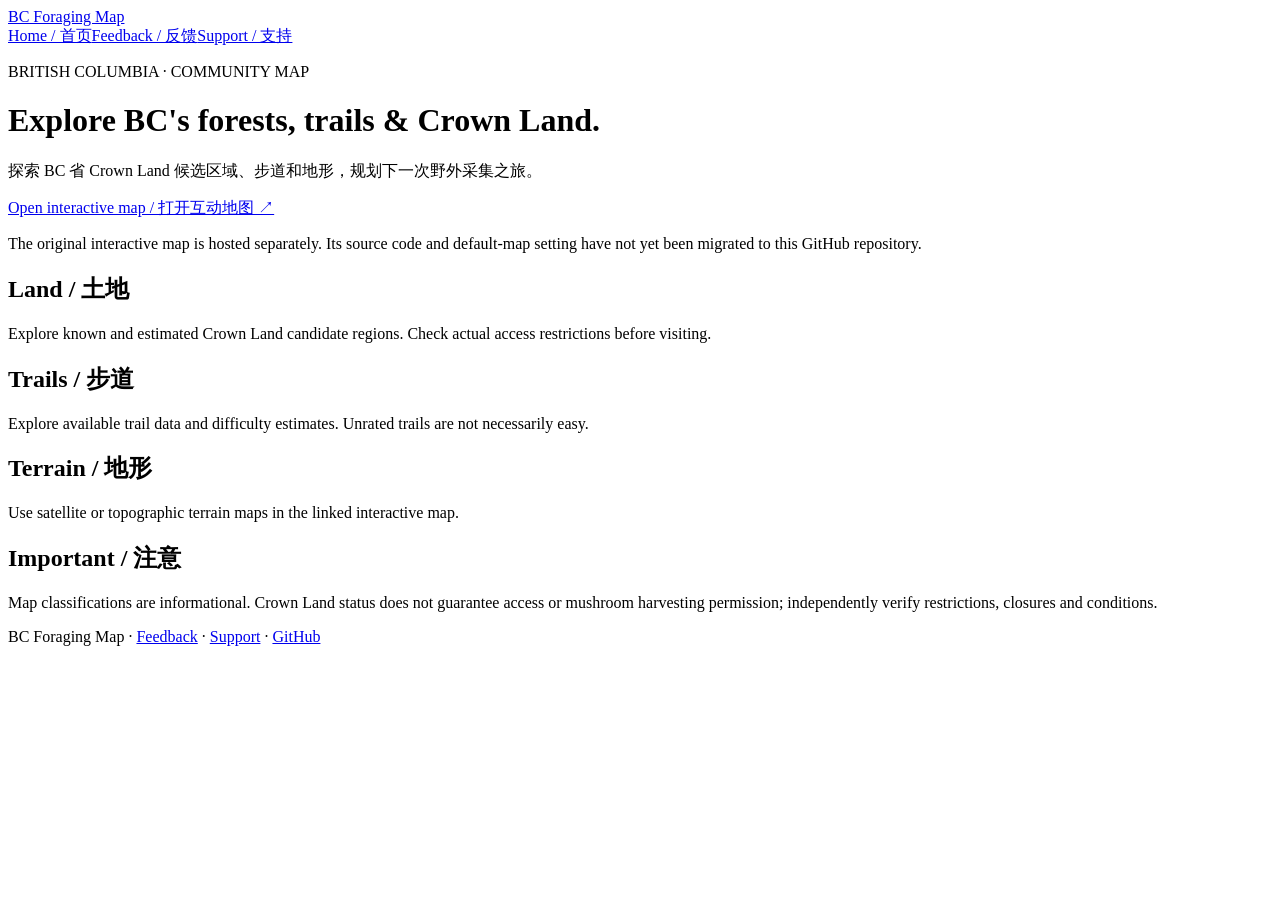
==== index.html @ 11c32300 "Add index.html for public foraging-map site" ====
<!doctype html><html lang="en"><head><meta charset="utf-8"><meta name="viewport" content="width=device-width,initial-scale=1"><title>BC Foraging Map — Explore Crown Land, Trails & Terrain</title><meta name="description" content="Explore British Columbia's Crown Land candidate areas, trails and terrain. Community mapping project for outdoor foraging enthusiasts."><link rel="stylesheet" href="style.css"></head><body><header><div class="wrap nav"><a class="brand" href="./">BC Foraging Map</a><nav><a href="./">Home / 首页</a><a href="feedback.html">Feedback / 反馈</a><a href="donate.html">Support / 支持</a></nav></div></header><main class="wrap"><div class="hero"><p class="eyebrow">BRITISH COLUMBIA · COMMUNITY MAP</p><h1>Explore BC's forests, trails & Crown Land.</h1><p>探索 BC 省 Crown Land 候选区域、步道和地形，规划下一次野外采集之旅。</p><a class="primary" href="https://crown-vancouver-explorer.markinzhang7.chatgpt.site/" rel="noopener">Open interactive map / 打开互动地图 ↗</a><p class="small">The original interactive map is hosted separately. Its source code and default-map setting have not yet been migrated to this GitHub repository.</p></div><section class="three"><article><h2>Land / 土地</h2><p>Explore known and estimated Crown Land candidate regions. Check actual access restrictions before visiting.</p></article><article><h2>Trails / 步道</h2><p>Explore available trail data and difficulty estimates. Unrated trails are not necessarily easy.</p></article><article><h2>Terrain / 地形</h2><p>Use satellite or topographic terrain maps in the linked interactive map.</p></article></section><section class="notice"><h2>Important / 注意</h2><p>Map classifications are informational. Crown Land status does not guarantee access or mushroom harvesting permission; independently verify restrictions, closures and conditions.</p></section></main><footer class="wrap">BC Foraging Map · <a href="feedback.html">Feedback</a> · <a href="donate.html">Support</a> · <a href="https://github.com/yaden27/BC-Foraging-Map">GitHub</a></footer></body></html>
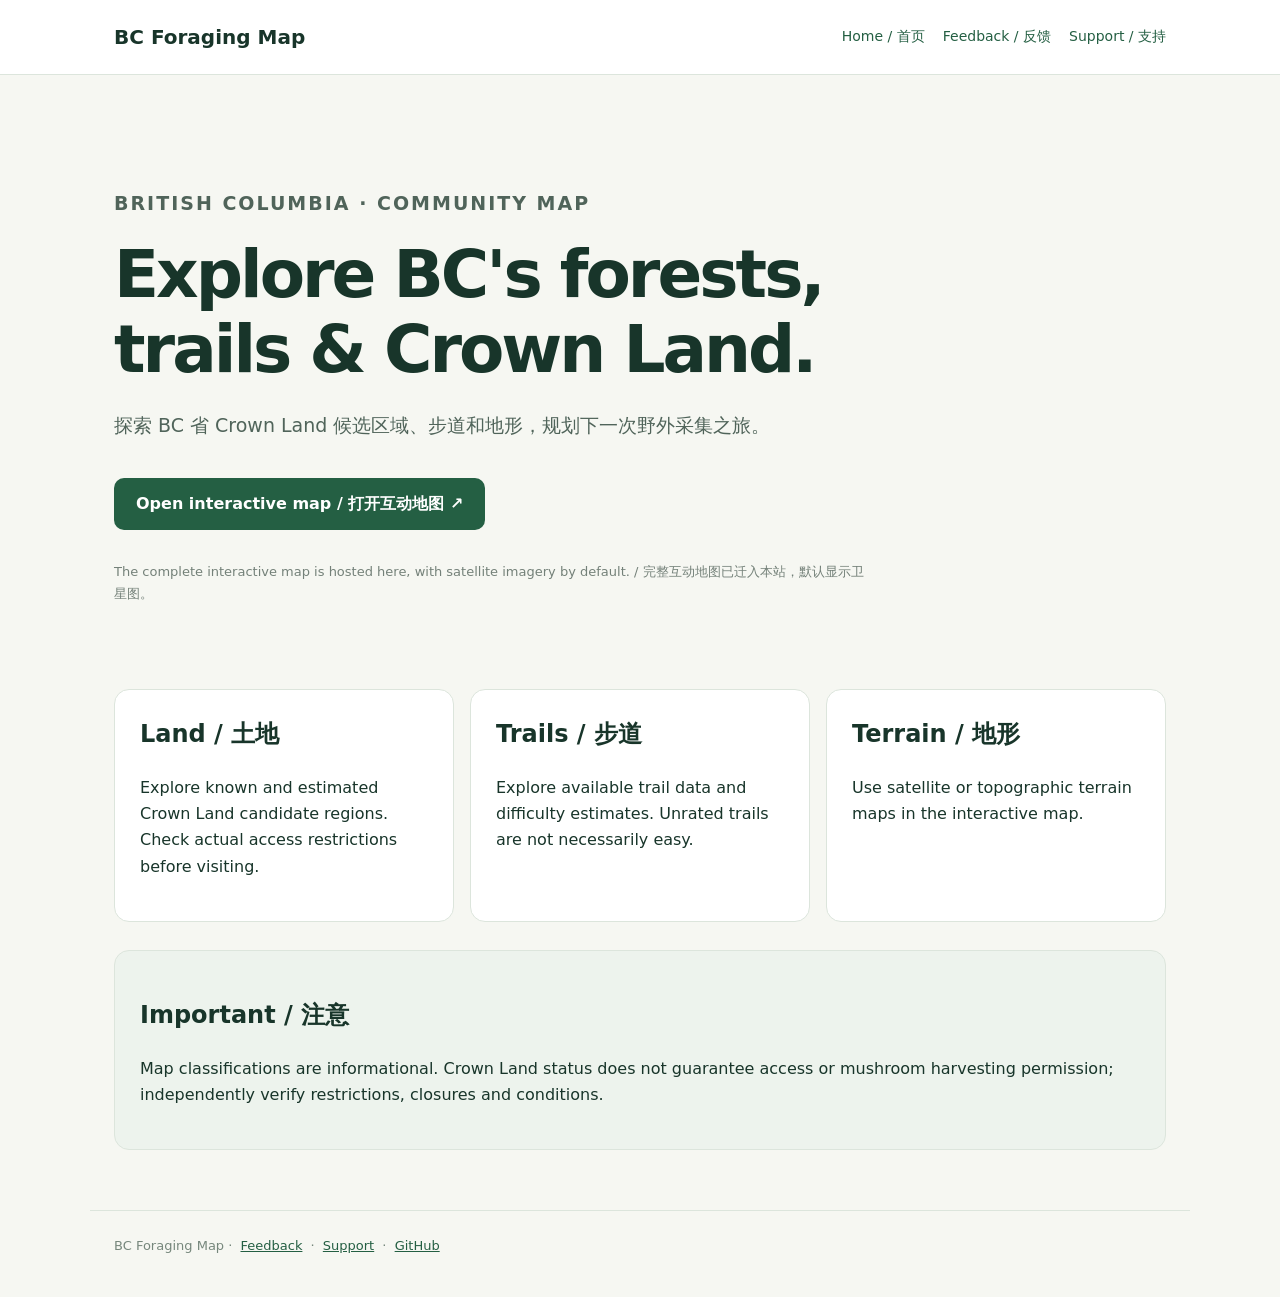
==== commit 9986e76a: "Migrate complete Crown Land Explorer from Sites with satellite default" ====
--- a/index.html
+++ b/index.html
@@ -1 +1 @@
-<!doctype html><html lang="en"><head><meta charset="utf-8"><meta name="viewport" content="width=device-width,initial-scale=1"><title>BC Foraging Map — Explore Crown Land, Trails & Terrain</title><meta name="description" content="Explore British Columbia's Crown Land candidate areas, trails and terrain. Community mapping project for outdoor foraging enthusiasts."><link rel="stylesheet" href="style.css"></head><body><header><div class="wrap nav"><a class="brand" href="./">BC Foraging Map</a><nav><a href="./">Home / 首页</a><a href="feedback.html">Feedback / 反馈</a><a href="donate.html">Support / 支持</a></nav></div></header><main class="wrap"><div class="hero"><p class="eyebrow">BRITISH COLUMBIA · COMMUNITY MAP</p><h1>Explore BC's forests, trails & Crown Land.</h1><p>探索 BC 省 Crown Land 候选区域、步道和地形，规划下一次野外采集之旅。</p><a class="primary" href="https://crown-vancouver-explorer.markinzhang7.chatgpt.site/" rel="noopener">Open interactive map / 打开互动地图 ↗</a><p class="small">The original interactive map is hosted separately. Its source code and default-map setting have not yet been migrated to this GitHub repository.</p></div><section class="three"><article><h2>Land / 土地</h2><p>Explore known and estimated Crown Land candidate regions. Check actual access restrictions before visiting.</p></article><article><h2>Trails / 步道</h2><p>Explore available trail data and difficulty estimates. Unrated trails are not necessarily easy.</p></article><article><h2>Terrain / 地形</h2><p>Use satellite or topographic terrain maps in the linked interactive map.</p></article></section><section class="notice"><h2>Important / 注意</h2><p>Map classifications are informational. Crown Land status does not guarantee access or mushroom harvesting permission; independently verify restrictions, closures and conditions.</p></section></main><footer class="wrap">BC Foraging Map · <a href="feedback.html">Feedback</a> · <a href="donate.html">Support</a> · <a href="https://github.com/yaden27/BC-Foraging-Map">GitHub</a></footer></body></html>+<!doctype html><html lang="en"><head><meta charset="utf-8"><meta name="viewport" content="width=device-width,initial-scale=1"><title>BC Foraging Map — Explore Crown Land, Trails & Terrain</title><meta name="description" content="Explore British Columbia's Crown Land candidate areas, trails and terrain. Community mapping project for outdoor foraging enthusiasts."><link rel="stylesheet" href="style.css"></head><body><header><div class="wrap nav"><a class="brand" href="./">BC Foraging Map</a><nav><a href="./">Home / 首页</a><a href="feedback.html">Feedback / 反馈</a><a href="donate.html">Support / 支持</a></nav></div></header><main class="wrap"><div class="hero"><p class="eyebrow">BRITISH COLUMBIA · COMMUNITY MAP</p><h1>Explore BC's forests, trails & Crown Land.</h1><p>探索 BC 省 Crown Land 候选区域、步道和地形，规划下一次野外采集之旅。</p><a class="primary" href="map/" rel="noopener">Open interactive map / 打开互动地图 ↗</a><p class="small">The complete interactive map is hosted here, with satellite imagery by default. / 完整互动地图已迁入本站，默认显示卫星图。</p></div><section class="three"><article><h2>Land / 土地</h2><p>Explore known and estimated Crown Land candidate regions. Check actual access restrictions before visiting.</p></article><article><h2>Trails / 步道</h2><p>Explore available trail data and difficulty estimates. Unrated trails are not necessarily easy.</p></article><article><h2>Terrain / 地形</h2><p>Use satellite or topographic terrain maps in the interactive map.</p></article></section><section class="notice"><h2>Important / 注意</h2><p>Map classifications are informational. Crown Land status does not guarantee access or mushroom harvesting permission; independently verify restrictions, closures and conditions.</p></section></main><footer class="wrap">BC Foraging Map · <a href="feedback.html">Feedback</a> · <a href="donate.html">Support</a> · <a href="https://github.com/yaden27/BC-Foraging-Map">GitHub</a></footer></body></html>
--- a/style.css
+++ b/style.css
@@ -0,0 +1 @@
+:root{--ink:#18352a;--muted:#64756e;--bg:#f6f7f2;--line:#dce5dc;--accent:#245f43}*{box-sizing:border-box}body{margin:0;background:var(--bg);color:var(--ink);font:16px/1.65 system-ui,-apple-system,"Segoe UI",sans-serif}a{color:var(--accent)}.wrap{max-width:1100px;margin:auto;padding:0 24px}header{background:white;border-bottom:1px solid var(--line)}.nav{display:flex;justify-content:space-between;align-items:center;gap:16px;min-height:74px}.brand{font-size:20px;font-weight:800;text-decoration:none;color:var(--ink)}nav{display:flex;gap:18px;flex-wrap:wrap}nav a{font-size:14px;text-decoration:none}.hero{padding:94px 0 72px;max-width:760px}.eyebrow{font-size:12px;letter-spacing:2px;font-weight:700;color:#678c70}.hero h1{font-size:clamp(36px,6vw,66px);letter-spacing:-.045em;line-height:1.13;margin:12px 0 22px}.hero p{font-size:19px;color:#50645a}.primary{display:inline-block;background:var(--accent);color:white;padding:13px 22px;border-radius:10px;text-decoration:none;font-weight:700;margin:18px 0}.small,.hero .small{font-size:13px;color:#748179}.three{display:grid;grid-template-columns:repeat(3,1fr);gap:16px}.three article,.notice,.panel{border:1px solid var(--line);border-radius:15px;padding:25px;background:white}.three h2{margin-top:0}.notice{margin:28px 0 60px;background:#edf3ed}.panel{max-width:750px;margin:72px auto}.panel h1{font-size:40px;line-height:1.2}.panel p{color:#50645a}label{font-size:14px;font-weight:650;display:block;margin:15px 0 6px}textarea,select{width:100%;padding:12px;border:1px solid #bacfc0;border-radius:8px;font:inherit;background:white}textarea{min-height:165px;resize:vertical}button{border:0;cursor:pointer;background:var(--accent);color:white;border-radius:9px;padding:12px 20px;font:inherit;margin-top:18px}footer{border-top:1px solid var(--line);padding-top:24px!important;padding-bottom:40px!important;color:#76877c;font-size:13px}footer a{margin:0 4px}@media(max-width:650px){.nav{align-items:flex-start;flex-direction:column;padding-top:12px;padding-bottom:12px}nav{gap:12px}.hero{padding:56px 0}.three{grid-template-columns:1fr}.panel{margin:32px auto}}
